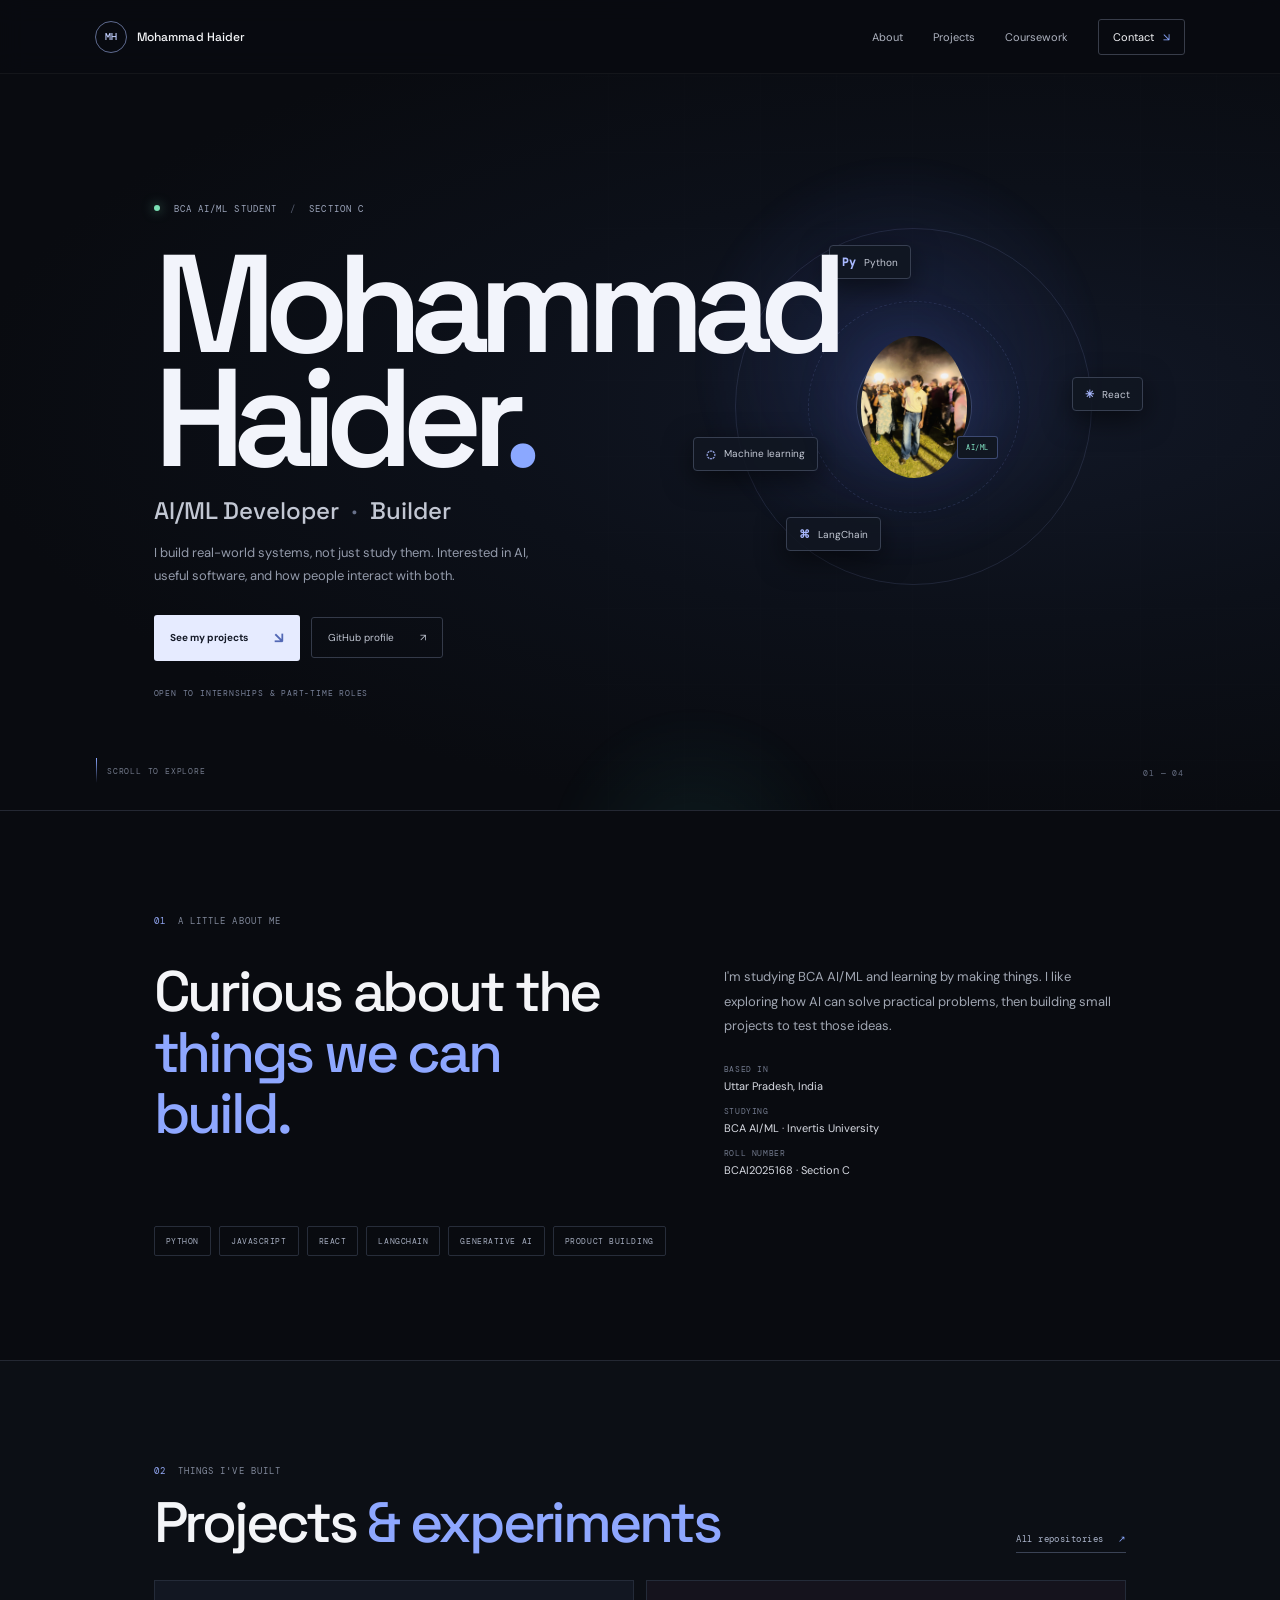
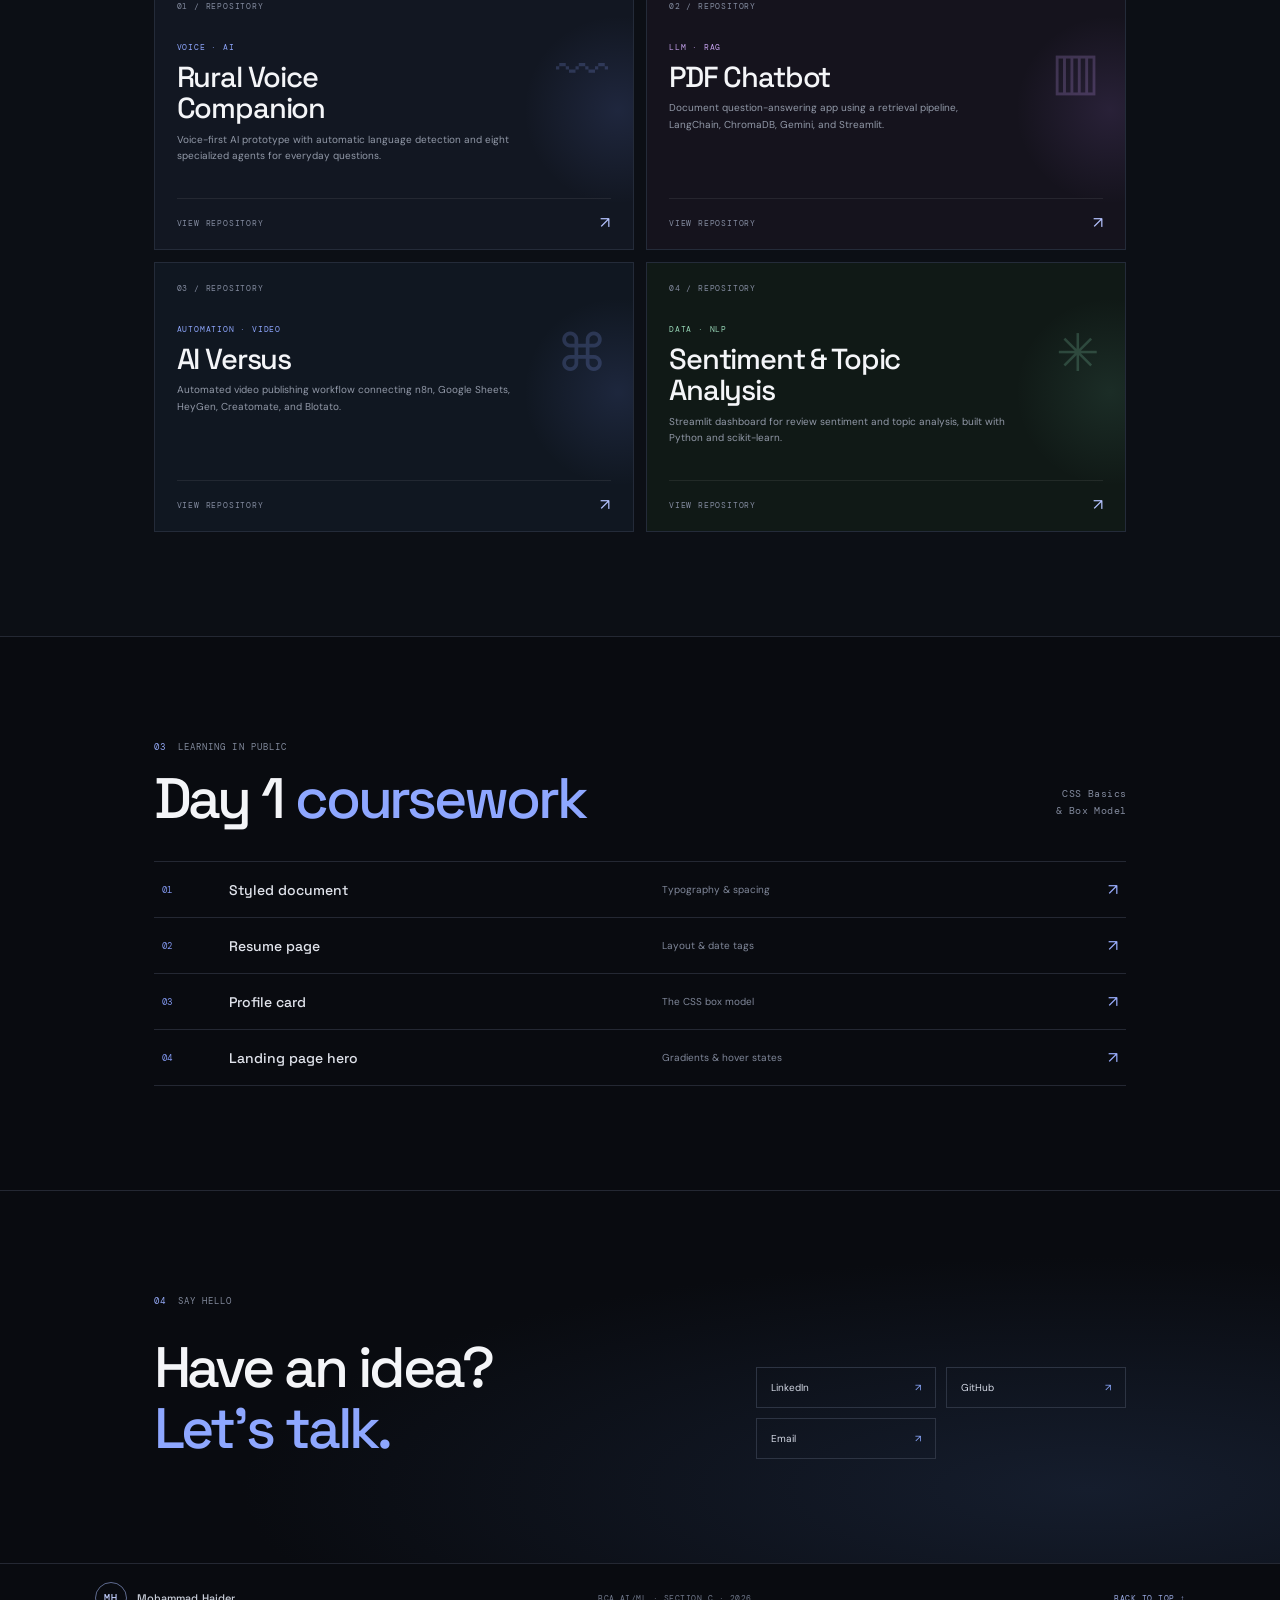
==== index.html @ 18ed70a0 "Update portfolio and Day 1 pages" ====
<!doctype html>
<html lang="en">
<head>
  <meta charset="utf-8">
  <meta name="viewport" content="width=device-width, initial-scale=1">
  <meta name="description" content="Mohammad Haider — BCA AI/ML student, developer, and builder. Projects and coursework.">
  <meta name="theme-color" content="#090b10">
  <title>Mohammad Haider — AI/ML Developer</title>
  <link rel="stylesheet" href="style.css">
</head>
<body>
  <header class="site-header">
    <a class="wordmark" href="#home" aria-label="Mohammad Haider home"><span>MH</span><i>Mohammad Haider</i></a>
    <nav aria-label="Main navigation">
      <a href="#about">About</a>
      <a href="#projects">Projects</a>
      <a href="#coursework">Coursework</a>
      <a class="nav-contact" href="#contact">Contact <span>↘</span></a>
    </nav>
  </header>

  <main>
    <section class="hero" id="home">
      <div class="hero-grid" aria-hidden="true"></div>
      <div class="glow glow-one" aria-hidden="true"></div>
      <div class="glow glow-two" aria-hidden="true"></div>
      <div class="hero-content">
        <p class="eyebrow"><span class="live-dot"></span> BCA AI/ML STUDENT <span class="eyebrow-divider">/</span> SECTION C</p>
        <h1>Mohammad<br>Haider<span class="period">.</span></h1>
        <p class="hero-role">AI/ML Developer <span>·</span> Builder</p>
        <p class="hero-copy">I build real-world systems, not just study them. Interested in AI, useful software, and how people interact with both.</p>
        <div class="hero-actions">
          <a class="button button-primary" href="#projects">See my projects <span>↘</span></a>
          <a class="button button-quiet" href="https://github.com/haiderrrr685" target="_blank" rel="noreferrer">GitHub profile <span>↗</span></a>
        </div>
        <p class="hero-note">OPEN TO INTERNSHIPS &amp; PART-TIME ROLES</p>
      </div>
      <div class="tech-orbit" aria-label="Technologies: Python, React, LangChain, AI and machine learning">
        <div class="orbit orbit-outer"></div><div class="orbit orbit-inner"></div>
        <span class="orbit-center"><img class="hero-photo" src="assets/mohammad-haider.jpg" alt="Portrait of Mohammad Haider"><span class="photo-label">AI/ML</span></span>
        <span class="tech-chip chip-python"><b>Py</b> Python</span>
        <span class="tech-chip chip-react"><b>✳</b> React</span>
        <span class="tech-chip chip-lang"><b>⌘</b> LangChain</span>
        <span class="tech-chip chip-ml"><b>◌</b> Machine learning</span>
      </div>
      <a class="scroll-cue" href="#about"><span></span> SCROLL TO EXPLORE</a>
      <span class="hero-index">01 — 04</span>
    </section>

    <section class="about section-wrap" id="about">
      <div class="section-kicker"><span>01</span> A LITTLE ABOUT ME</div>
      <div class="about-grid">
        <h2>Curious about the<br><em>things we can build.</em></h2>
        <div class="about-copy">
          <p>I'm studying BCA AI/ML and learning by making things. I like exploring how AI can solve practical problems, then building small projects to test those ideas.</p>
          <div class="profile-details"><span>BASED IN <b>Uttar Pradesh, India</b></span><span>STUDYING <b>BCA AI/ML · Invertis University</b></span><span>ROLL NUMBER <b>BCAI2025168 · Section C</b></span></div>
        </div>
      </div>
      <div class="skill-row" aria-label="Interests and technologies"><span>PYTHON</span><span>JAVASCRIPT</span><span>REACT</span><span>LANGCHAIN</span><span>GENERATIVE AI</span><span>PRODUCT BUILDING</span></div>
    </section>

    <section class="projects section-wrap" id="projects">
      <div class="section-top"><div><div class="section-kicker"><span>02</span> THINGS I'VE BUILT</div><h2>Projects <em>&amp; experiments</em></h2></div><a class="text-link" href="https://github.com/haiderrrr685" target="_blank" rel="noreferrer">All repositories <span>↗</span></a></div>
      <div class="project-grid">
        <a class="repo-card repo-card-large" href="https://github.com/haiderrrr685/rural-voice-companion" target="_blank" rel="noreferrer"><span class="repo-number">01 / REPOSITORY</span><span class="repo-symbol symbol-wave">〰</span><span class="repo-type">VOICE · AI</span><h3>Rural Voice<br>Companion</h3><p>Voice-first AI prototype with automatic language detection and eight specialized agents for everyday questions.</p><span class="repo-bottom"><span>VIEW REPOSITORY</span><b>↗</b></span></a>
        <a class="repo-card repo-card-violet" href="https://github.com/haiderrrr685/rag-pipe-line-demo" target="_blank" rel="noreferrer"><span class="repo-number">02 / REPOSITORY</span><span class="repo-symbol symbol-chart">▥</span><span class="repo-type">LLM · RAG</span><h3>PDF Chatbot</h3><p>Document question-answering app using a retrieval pipeline, LangChain, ChromaDB, Gemini, and Streamlit.</p><span class="repo-bottom"><span>VIEW REPOSITORY</span><b>↗</b></span></a>
        <a class="repo-card repo-card-blue" href="https://github.com/haiderrrr685/ai-n-n-automation" target="_blank" rel="noreferrer"><span class="repo-number">03 / REPOSITORY</span><span class="repo-symbol symbol-nodes">⌘</span><span class="repo-type">AUTOMATION · VIDEO</span><h3>AI Versus</h3><p>Automated video publishing workflow connecting n8n, Google Sheets, HeyGen, Creatomate, and Blotato.</p><span class="repo-bottom"><span>VIEW REPOSITORY</span><b>↗</b></span></a>
        <a class="repo-card repo-card-green" href="https://github.com/haiderrrr685/Sentiment-Topic-Analysis-Dashboard" target="_blank" rel="noreferrer"><span class="repo-number">04 / REPOSITORY</span><span class="repo-symbol symbol-spark">✳</span><span class="repo-type">DATA · NLP</span><h3>Sentiment &amp; Topic<br>Analysis</h3><p>Streamlit dashboard for review sentiment and topic analysis, built with Python and scikit-learn.</p><span class="repo-bottom"><span>VIEW REPOSITORY</span><b>↗</b></span></a>
      </div>
    </section>

    <section class="coursework section-wrap" id="coursework">
      <div class="section-top"><div><div class="section-kicker"><span>03</span> LEARNING IN PUBLIC</div><h2>Day 1 <em>coursework</em></h2></div><p class="course-note">CSS Basics<br>&amp; Box Model</p></div>
      <div class="work-list">
        <a href="assignment-1/index.html"><span class="work-no">01</span><span class="work-name">Styled document</span><span class="work-desc">Typography &amp; spacing</span><span class="work-arrow">↗</span></a>
        <a href="assignment-2/index.html"><span class="work-no">02</span><span class="work-name">Resume page</span><span class="work-desc">Layout &amp; date tags</span><span class="work-arrow">↗</span></a>
        <a href="assignment-3/index.html"><span class="work-no">03</span><span class="work-name">Profile card</span><span class="work-desc">The CSS box model</span><span class="work-arrow">↗</span></a>
        <a href="assignment-4/index.html"><span class="work-no">04</span><span class="work-name">Landing page hero</span><span class="work-desc">Gradients &amp; hover states</span><span class="work-arrow">↗</span></a>
      </div>
    </section>

    <section class="contact section-wrap" id="contact">
      <div class="section-kicker"><span>04</span> SAY HELLO</div>
      <div class="contact-row"><h2>Have an idea?<br><em>Let's talk.</em></h2><div class="contact-links"><a href="https://www.linkedin.com/in/mohammad-haider5210/" target="_blank" rel="noreferrer">LinkedIn <span>↗</span></a><a href="https://github.com/haiderrrr685" target="_blank" rel="noreferrer">GitHub <span>↗</span></a><a href="mailto:mohdhaider78690@gmail.com">Email <span>↗</span></a></div></div>
    </section>
  </main>
  <footer class="site-footer"><a class="wordmark" href="#home"><span>MH</span><i>Mohammad Haider</i></a><span>BCA AI/ML · SECTION C · 2026</span><a href="#home">BACK TO TOP ↑</a></footer>
</body>
</html>
---- style.css ----
@import url('https://fonts.googleapis.com/css2?family=DM+Mono:wght@400;500&family=DM+Sans:wght@400;500;600;700&family=Space+Grotesk:wght@400;500;600;700&display=swap');
:root{color-scheme:dark;--bg:#090b10;--panel:#10131b;--ink:#f4f5f8;--muted:#9297a4;--line:#242833;--blue:#8ba8ff;--mint:#9ce7ce;--mono:'DM Mono',monospace;--sans:'DM Sans',sans-serif;--display:'Space Grotesk',sans-serif}*{box-sizing:border-box}html{scroll-behavior:smooth;scroll-padding-top:80px}body{margin:0;background:var(--bg);color:var(--ink);font-family:var(--sans);-webkit-font-smoothing:antialiased}a{color:inherit}.site-header{height:74px;padding:0 7.4%;display:flex;align-items:center;justify-content:space-between;border-bottom:1px solid #ffffff0c;background:#090b10eF;position:absolute;z-index:10;top:0;left:0;right:0;backdrop-filter:blur(12px)}.wordmark{display:flex;align-items:center;gap:10px;text-decoration:none}.wordmark>span{width:32px;height:32px;border:1px solid #5e6a8f;border-radius:50%;display:grid;place-items:center;font:500 10px var(--mono);color:#c3d0ff}.wordmark i{font:500 12px var(--display);font-style:normal;letter-spacing:.01em}.site-header nav{display:flex;align-items:center;gap:30px}.site-header nav>a{font-size:11px;color:#aeb3c0;text-decoration:none;transition:color .2s}.site-header nav>a:hover,.site-header nav>a:focus-visible{color:white}.site-header nav .nav-contact{border:1px solid #383d4a;border-radius:3px;padding:10px 14px;color:#f4f5f8}.nav-contact span{color:var(--blue);padding-left:6px}.hero{min-height:690px;height:min(810px,100svh);position:relative;overflow:hidden;background:radial-gradient(ellipse at 77% 50%,#121827 0,#0c1019 38%,#090b10 73%);padding:150px 12% 68px;display:flex;align-items:center}.hero-grid{position:absolute;inset:0;background-image:linear-gradient(#ffffff08 1px,transparent 1px),linear-gradient(90deg,#ffffff08 1px,transparent 1px);background-size:76px 76px;mask-image:linear-gradient(90deg,transparent 8%,#000 75%);opacity:.25;animation:grid-drift 24s linear infinite}.glow{position:absolute;border-radius:50%;filter:blur(1px);pointer-events:none}.glow-one{width:430px;height:430px;right:13%;top:18%;background:radial-gradient(circle,#526de32b,transparent 68%);animation:breathe 7s ease-in-out infinite}.glow-two{width:300px;height:300px;right:34%;bottom:-24%;background:radial-gradient(circle,#3dc7b515,transparent 70%);animation:breathe 9s ease-in-out infinite reverse}.hero-content{position:relative;z-index:2;max-width:580px;animation:rise-in .8s .08s both}.eyebrow,.section-kicker{font:9px var(--mono);letter-spacing:.12em;color:#9da6bc}.live-dot{display:inline-block;width:6px;height:6px;border-radius:50%;background:#7ce0b5;box-shadow:0 0 12px #7ce0b5a8;margin:0 8px 1px 0;animation:blink 2s infinite}.eyebrow-divider{color:#545b6d;padding:0 7px}h1{font:600 clamp(76px,11vw,139px)/.82 var(--display);letter-spacing:-.085em;margin:33px 0 19px;color:#f2f4fb}h1 .period{color:var(--blue)}.hero-role{font:500 clamp(18px,2.5vw,24px) var(--display);margin:0 0 15px;color:#c2c7d3}.hero-role span{color:#68718a;padding:0 7px}.hero-copy{font-size:13px;line-height:1.8;color:#939aaa;max-width:398px;margin:0}.hero-actions{display:flex;gap:11px;align-items:center;margin-top:27px}.button{display:inline-flex;gap:26px;align-items:center;text-decoration:none;border-radius:3px;padding:13px 16px;font-size:10px;transition:transform .2s,background .2s,border-color .2s}.button:hover{transform:translateY(-2px)}.button-primary{background:#e6ebff;color:#151a28;font-weight:700}.button-primary:hover{background:white}.button-primary span{font-size:15px;color:#5268b5}.button-quiet{border:1px solid #343a49;color:#c0c5d1}.button-quiet:hover{border-color:#7887b4;background:#ffffff08}.hero-note{font:8px var(--mono);letter-spacing:.1em;color:#788198;margin:27px 0 0}.tech-orbit{position:absolute;right:12%;top:24%;width:min(36vw,425px);aspect-ratio:1;border-radius:50%;animation:rise-in 1s .25s both}.orbit{position:absolute;inset:8%;border:1px solid #a9b9ff20;border-radius:50%;animation:orbit-spin 45s linear infinite}.orbit-inner{inset:25%;border-style:dashed;border-color:#91a7f426;animation-direction:reverse;animation-duration:60s}.orbit-center{position:absolute;left:50%;top:50%;transform:translate(-50%,-50%);width:93px;height:93px;border-radius:50%;display:grid;place-content:center;text-align:center;background:radial-gradient(circle at 40% 30%,#28334b,#101521 73%);border:1px solid #8ca4ff4a;box-shadow:0 0 65px #6179f82b;font:600 24px var(--display);color:#cbd5ff}.orbit-center span{color:#83e5c5}.tech-chip{position:absolute;z-index:1;display:inline-flex;align-items:center;gap:8px;padding:9px 12px;background:#111722e8;border:1px solid #373f51;border-radius:4px;color:#c5cad6;font:10px var(--sans);box-shadow:0 8px 28px #0008;animation:float 5s ease-in-out infinite}.tech-chip b{font:600 11px var(--mono);color:#a9b9ff}.chip-python{top:12%;left:30%;animation-delay:-1.4s}.chip-react{top:43%;right:-4%;animation-delay:-3s}.chip-lang{bottom:16%;left:20%;animation-delay:-.6s}.chip-ml{left:-2%;top:57%;animation-delay:-2.2s}.scroll-cue{position:absolute;bottom:27px;left:7.5%;display:flex;gap:10px;align-items:center;text-decoration:none;font:8px var(--mono);letter-spacing:.1em;color:#72798a}.scroll-cue span{display:block;width:1px;height:25px;background:linear-gradient(var(--blue),transparent);animation:scroll-pulse 1.8s infinite}.hero-index{position:absolute;right:7.5%;bottom:32px;font:8px var(--mono);letter-spacing:.1em;color:#656d80}.section-wrap{padding:104px 12%;border-top:1px solid var(--line)}.section-kicker{color:#81899b;display:flex;align-items:center;gap:12px}.section-kicker span{color:#93a8f4}.about-grid{display:grid;grid-template-columns:1.1fr .9fr;gap:8%;align-items:start;margin-top:34px}.about h2,.section-top h2,.contact h2{font:500 clamp(32px,5vw,57px)/1.07 var(--display);letter-spacing:-.055em;margin:0}.about h2 em,.section-top h2 em,.contact h2 em{font-style:normal;color:#8ea7ff}.about-copy>p{font-size:13px;line-height:1.9;color:#a0a6b2;margin:4px 0 25px;max-width:480px}.profile-details{display:grid;gap:13px}.profile-details span{font:8px var(--mono);letter-spacing:.08em;color:#71798c}.profile-details b{display:block;font:11px var(--sans);letter-spacing:0;color:#d8dbe3;margin-top:5px}.skill-row{display:flex;flex-wrap:wrap;gap:8px;margin-top:49px}.skill-row span{border:1px solid #272d3a;padding:9px 11px;font:8px var(--mono);letter-spacing:.07em;color:#a5adbf;border-radius:2px}.projects{background:#0c0f15}.section-top{display:flex;justify-content:space-between;align-items:end;gap:20px;margin-bottom:27px}.section-top h2{margin-top:15px}.text-link{font:9px var(--mono);letter-spacing:.05em;color:#aab3c9;text-decoration:none;border-bottom:1px solid #3b4355;padding:0 0 7px;white-space:nowrap}.text-link span{color:var(--blue);padding-left:9px}.project-grid{display:grid;grid-template-columns:repeat(2,minmax(0,1fr));gap:12px}.repo-card{position:relative;min-height:270px;overflow:hidden;text-decoration:none;padding:20px 22px 16px;background:#121722;border:1px solid #242b39;display:flex;flex-direction:column;transition:transform .25s,border-color .25s,background .25s}.repo-card:before{content:'';position:absolute;width:190px;height:190px;border-radius:50%;right:-80px;top:34px;background:radial-gradient(circle,#7994ff20,transparent 70%);transition:transform .4s}.repo-card:hover{transform:translateY(-4px);border-color:#6777a5;background:#151b28}.repo-card:hover:before{transform:scale(1.45)}.repo-card-violet{background:#15131d}.repo-card-violet:before{background:radial-gradient(circle,#b181f020,transparent 70%)}.repo-card-blue{background:#101721}.repo-card-green{background:#101916}.repo-card-green:before{background:radial-gradient(circle,#83e1bd19,transparent 70%)}.repo-number,.repo-type,.repo-bottom{font:8px var(--mono);letter-spacing:.1em;color:#838b9f;position:relative}.repo-symbol{position:absolute;right:25px;top:57px;font:52px var(--display);color:#8da7ff33}.repo-card-violet .repo-symbol{color:#d0a2ff35}.repo-card-green .repo-symbol{color:#8ee1bc35}.repo-type{color:#8ca4fa;margin-top:31px}.repo-card-violet .repo-type{color:#c5a2ed}.repo-card-green .repo-type{color:#95d3b4}.repo-card h3{position:relative;font:500 clamp(20px,3vw,29px)/1.08 var(--display);letter-spacing:-.04em;margin:9px 0 8px}.repo-card p{position:relative;max-width:340px;font-size:10px;line-height:1.65;color:#9299a8;margin:0 0 16px}.repo-bottom{margin-top:auto;border-top:1px solid #ffffff13;padding-top:13px;display:flex;justify-content:space-between;align-items:center}.repo-bottom b{font:16px var(--sans);color:#b5c3ff}.coursework{background:#090b10}.course-note{text-align:right;font:10px/1.7 var(--mono);letter-spacing:.04em;color:#828a9d}.work-list{border-top:1px solid var(--line);margin-top:32px}.work-list a{display:grid;grid-template-columns:55px minmax(180px,1fr) 1fr 24px;gap:12px;align-items:center;padding:17px 8px;border-bottom:1px solid var(--line);text-decoration:none;transition:background .2s,padding .2s}.work-list a:hover{background:#ffffff06;padding-left:15px;padding-right:15px}.work-no{font:9px var(--mono);color:#8197ee}.work-name{font:500 14px var(--display);color:#e1e4ec}.work-desc{font-size:10px;color:#80889a}.work-arrow{color:#9bafff;text-align:right}.contact{background:radial-gradient(ellipse at 85% 80%,#151d2d,#090b10 55%)}.contact-row{display:flex;justify-content:space-between;align-items:end;gap:25px;margin-top:30px}.contact-links{display:grid;grid-template-columns:1fr 1fr;gap:10px;width:min(100%,370px)}.contact-links a{border:1px solid #2d3443;padding:13px 14px;text-decoration:none;color:#d3d8e4;font-size:10px;display:flex;justify-content:space-between;transition:border-color .2s,background .2s}.contact-links a:hover{border-color:#7184be;background:#ffffff08}.contact-links span{color:var(--blue)}.email-note{font-size:9px;color:#6e7585;margin:18px 0 0}.site-footer{min-height:68px;padding:16px 7.4%;border-top:1px solid var(--line);display:flex;align-items:center;justify-content:space-between;color:#6f7789;font:8px var(--mono);letter-spacing:.06em}.site-footer>a:last-child{color:#98a8df;text-decoration:none}.site-footer .wordmark i{color:#cbd0db;font:500 11px var(--display)}
@keyframes rise-in{from{opacity:0;transform:translateY(18px)}to{opacity:1;transform:translateY(0)}}@keyframes float{0%,100%{transform:translateY(0)}50%{transform:translateY(-9px)}}@keyframes breathe{0%,100%{transform:scale(.94);opacity:.72}50%{transform:scale(1.08);opacity:1}}@keyframes orbit-spin{to{transform:rotate(360deg)}}@keyframes blink{0%,100%{opacity:1}50%{opacity:.45}}@keyframes scroll-pulse{0%,100%{opacity:.45;transform:scaleY(.75);transform-origin:top}50%{opacity:1;transform:scaleY(1);transform-origin:top}}@keyframes grid-drift{to{background-position:76px 76px}}@media(prefers-reduced-motion:reduce){*,*::before,*::after{scroll-behavior:auto!important;animation-duration:.01ms!important;animation-iteration-count:1!important;transition-duration:.01ms!important}}@media(max-width:850px){.hero{padding-left:8%;padding-right:8%}.tech-orbit{right:3%;opacity:.76;width:38vw}.section-wrap{padding-left:8%;padding-right:8%}.hero-content{max-width:500px}.site-header{padding:0 5%}.site-footer{padding-left:5%;padding-right:5%}}@media(max-width:620px){.site-header{height:64px}.site-header nav{gap:14px}.site-header nav>a{font-size:9px}.site-header nav>a:nth-child(1){display:none}.site-header nav .nav-contact{padding:8px 9px}.wordmark i{font-size:10px}.hero{height:auto;min-height:760px;align-items:flex-start;padding:145px 7% 75px}.hero-content{max-width:100%}h1{font-size:clamp(64px,17vw,100px);margin-top:28px}.hero-copy{max-width:340px}.tech-orbit{width:230px;right:-25px;top:auto;bottom:14px;opacity:.68}.orbit-center{width:62px;height:62px;font-size:18px}.tech-chip{font-size:8px;padding:7px 9px}.chip-ml{left:-4%}.chip-react{right:-4%}.scroll-cue{left:7%;bottom:26px}.hero-index{right:7%;bottom:29px}.section-wrap{padding:72px 7%}.about-grid{grid-template-columns:1fr;gap:22px;margin-top:27px}.skill-row{margin-top:30px}.section-top{align-items:flex-start;flex-direction:column}.section-top h2{font-size:38px}.text-link{margin-top:0}.project-grid{grid-template-columns:1fr}.repo-card{min-height:240px}.work-list a{grid-template-columns:32px 1fr 20px;gap:8px;padding:15px 4px}.work-desc{display:none}.work-name{font-size:13px}.contact-row{align-items:flex-start;flex-direction:column}.contact-links{width:100%;margin-top:5px}.site-footer{gap:12px;flex-wrap:wrap}.site-footer>span{order:3;width:100%}}@media(max-width:380px){.site-header nav{gap:10px}.site-header nav>a:nth-child(2){display:none}.site-header nav>a{font-size:9px}.eyebrow{font-size:8px}.hero-actions{gap:7px}.button{gap:12px;padding:12px;font-size:9px}}

.hero-photo{display:block;width:100%;height:100%;object-fit:cover;object-position:center 27%;border-radius:50%;filter:saturate(.82)}.orbit-center{width:116px;height:116px;padding:4px;overflow:visible;z-index:2}.photo-label{position:absolute;right:-27px;bottom:5px;padding:6px 8px;border:1px solid #8ca4ff5c;border-radius:3px;background:#111722;color:#cbd5ff;font:7px "DM Mono",monospace;letter-spacing:.08em}
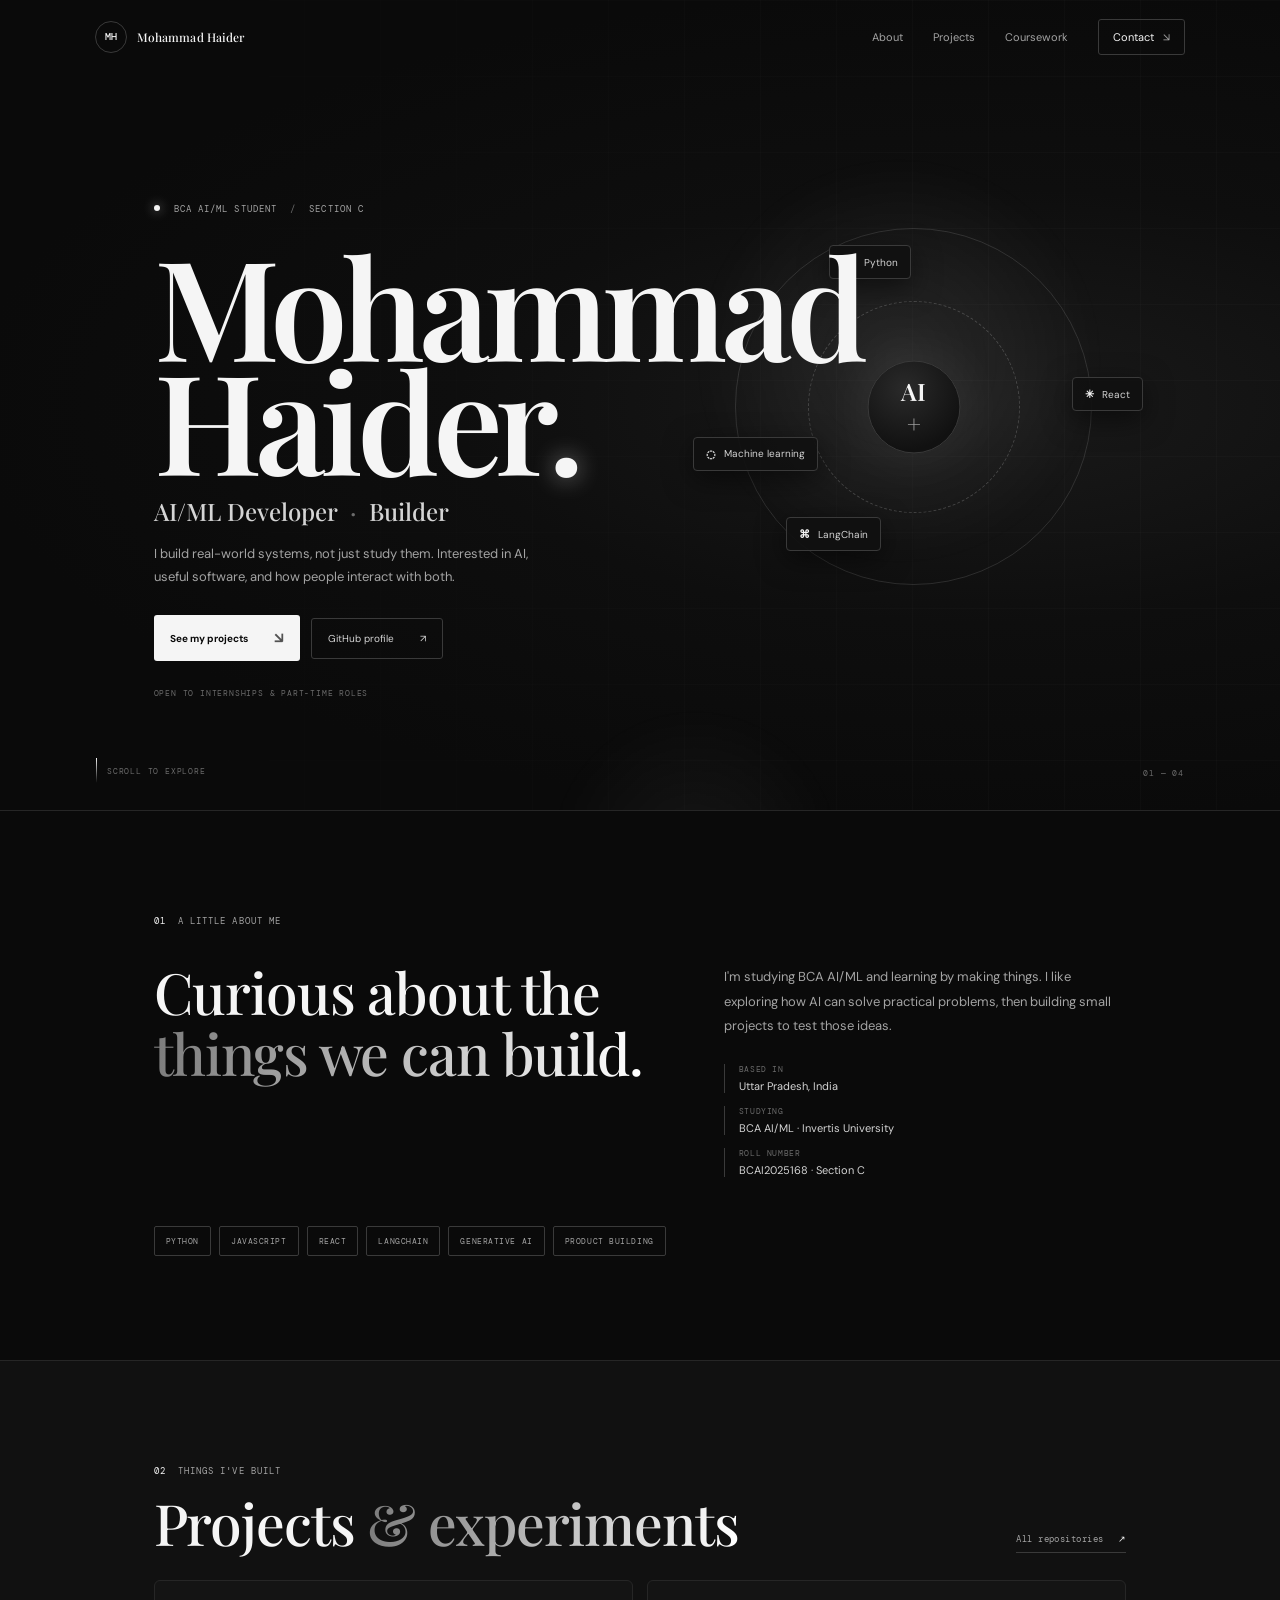
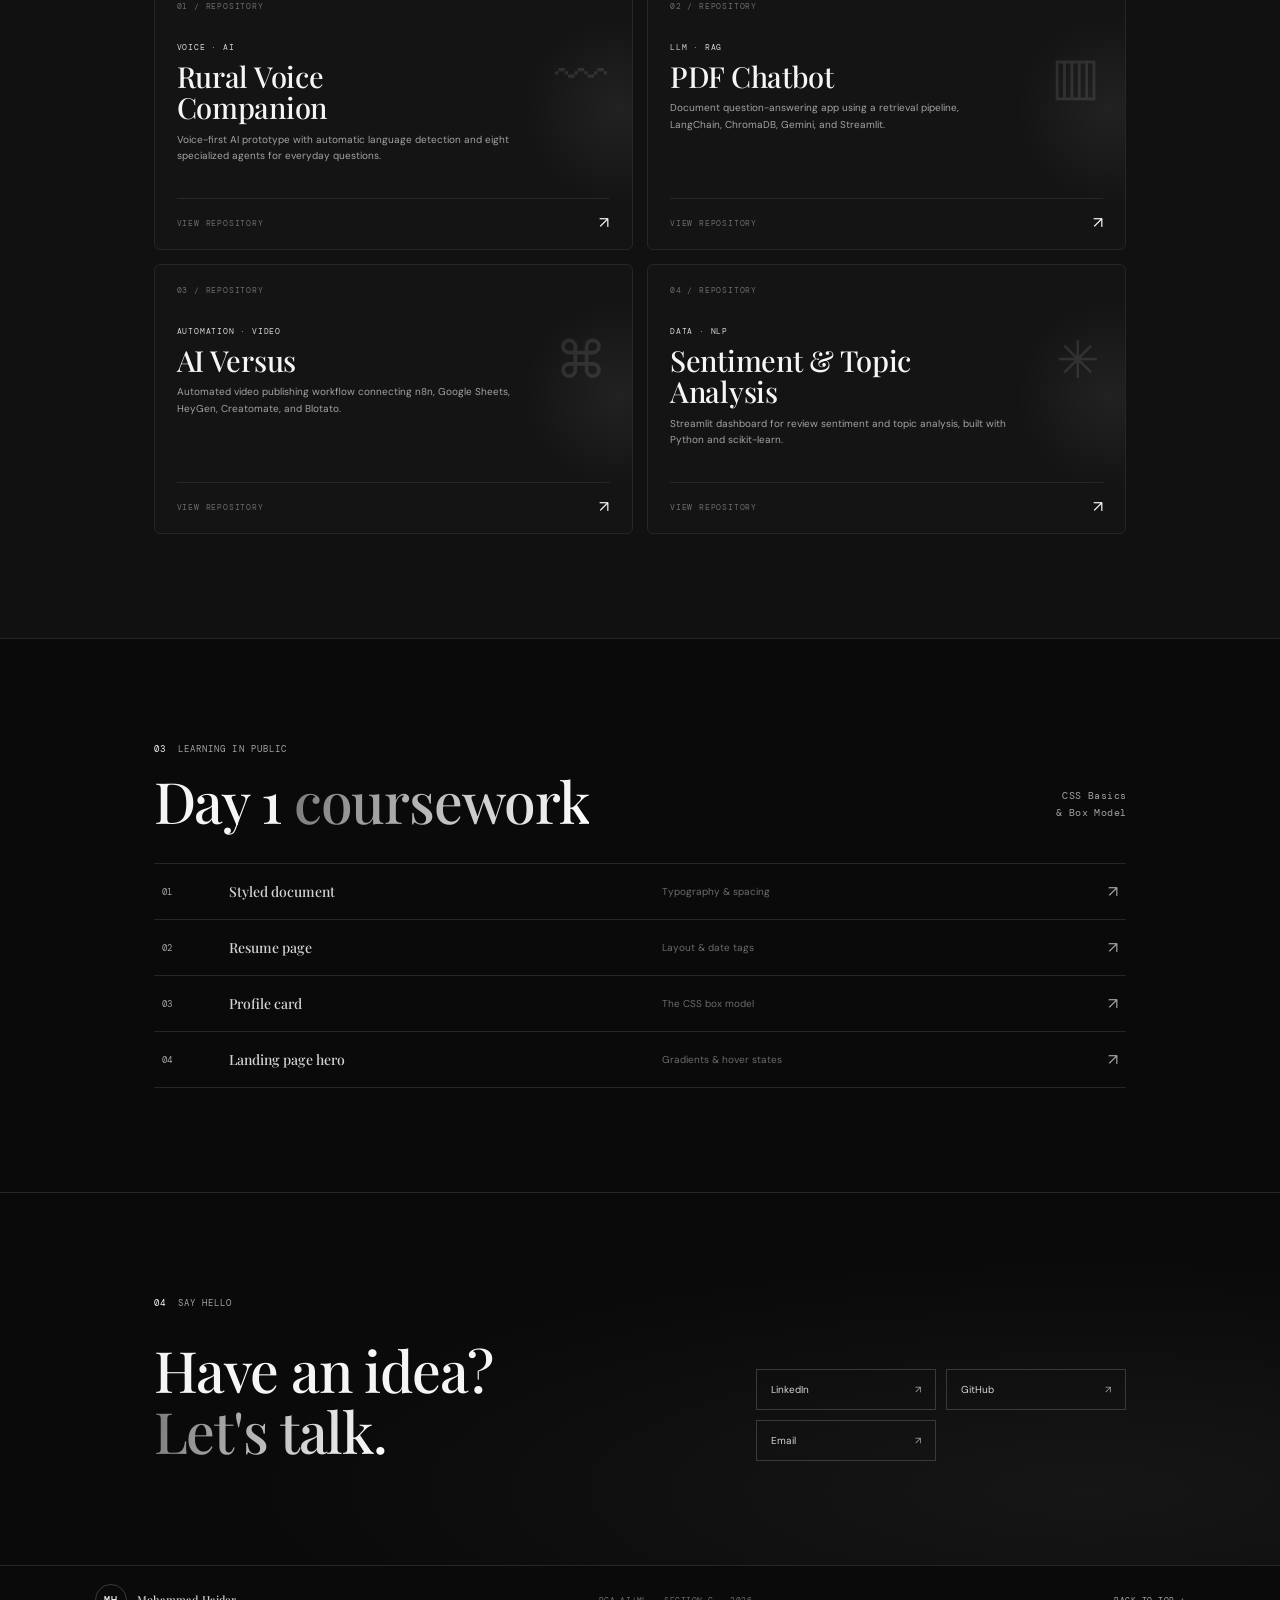
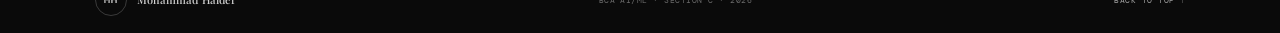
==== commit a60f88b0: "Unify portfolio themes in grayscale" ====
--- a/index.html
+++ b/index.html
@@ -4,8 +4,11 @@
   <meta charset="utf-8">
   <meta name="viewport" content="width=device-width, initial-scale=1">
   <meta name="description" content="Mohammad Haider — BCA AI/ML student, developer, and builder. Projects and coursework.">
-  <meta name="theme-color" content="#090b10">
+  <meta name="theme-color" content="#0a0a0a">
   <title>Mohammad Haider — AI/ML Developer</title>
+  <link rel="preconnect" href="https://fonts.googleapis.com">
+  <link rel="preconnect" href="https://fonts.gstatic.com" crossorigin>
+  <link href="https://fonts.googleapis.com/css2?family=DM+Mono:wght@400;500&family=DM+Sans:wght@400;500;600;700&family=Playfair+Display:ital,wght@0,500;0,600;1,500&display=swap" rel="stylesheet">
   <link rel="stylesheet" href="style.css">
 </head>
 <body>
@@ -37,7 +40,7 @@
       </div>
       <div class="tech-orbit" aria-label="Technologies: Python, React, LangChain, AI and machine learning">
         <div class="orbit orbit-outer"></div><div class="orbit orbit-inner"></div>
-        <span class="orbit-center"><img class="hero-photo" src="assets/mohammad-haider.jpg" alt="Portrait of Mohammad Haider"><span class="photo-label">AI/ML</span></span>
+        <span class="orbit-center">AI<span>+</span></span>
         <span class="tech-chip chip-python"><b>Py</b> Python</span>
         <span class="tech-chip chip-react"><b>✳</b> React</span>
         <span class="tech-chip chip-lang"><b>⌘</b> LangChain</span>
--- a/style.css
+++ b/style.css
@@ -1,5 +1,979 @@
-@import url('https://fonts.googleapis.com/css2?family=DM+Mono:wght@400;500&family=DM+Sans:wght@400;500;600;700&family=Space+Grotesk:wght@400;500;600;700&display=swap');
-:root{color-scheme:dark;--bg:#090b10;--panel:#10131b;--ink:#f4f5f8;--muted:#9297a4;--line:#242833;--blue:#8ba8ff;--mint:#9ce7ce;--mono:'DM Mono',monospace;--sans:'DM Sans',sans-serif;--display:'Space Grotesk',sans-serif}*{box-sizing:border-box}html{scroll-behavior:smooth;scroll-padding-top:80px}body{margin:0;background:var(--bg);color:var(--ink);font-family:var(--sans);-webkit-font-smoothing:antialiased}a{color:inherit}.site-header{height:74px;padding:0 7.4%;display:flex;align-items:center;justify-content:space-between;border-bottom:1px solid #ffffff0c;background:#090b10eF;position:absolute;z-index:10;top:0;left:0;right:0;backdrop-filter:blur(12px)}.wordmark{display:flex;align-items:center;gap:10px;text-decoration:none}.wordmark>span{width:32px;height:32px;border:1px solid #5e6a8f;border-radius:50%;display:grid;place-items:center;font:500 10px var(--mono);color:#c3d0ff}.wordmark i{font:500 12px var(--display);font-style:normal;letter-spacing:.01em}.site-header nav{display:flex;align-items:center;gap:30px}.site-header nav>a{font-size:11px;color:#aeb3c0;text-decoration:none;transition:color .2s}.site-header nav>a:hover,.site-header nav>a:focus-visible{color:white}.site-header nav .nav-contact{border:1px solid #383d4a;border-radius:3px;padding:10px 14px;color:#f4f5f8}.nav-contact span{color:var(--blue);padding-left:6px}.hero{min-height:690px;height:min(810px,100svh);position:relative;overflow:hidden;background:radial-gradient(ellipse at 77% 50%,#121827 0,#0c1019 38%,#090b10 73%);padding:150px 12% 68px;display:flex;align-items:center}.hero-grid{position:absolute;inset:0;background-image:linear-gradient(#ffffff08 1px,transparent 1px),linear-gradient(90deg,#ffffff08 1px,transparent 1px);background-size:76px 76px;mask-image:linear-gradient(90deg,transparent 8%,#000 75%);opacity:.25;animation:grid-drift 24s linear infinite}.glow{position:absolute;border-radius:50%;filter:blur(1px);pointer-events:none}.glow-one{width:430px;height:430px;right:13%;top:18%;background:radial-gradient(circle,#526de32b,transparent 68%);animation:breathe 7s ease-in-out infinite}.glow-two{width:300px;height:300px;right:34%;bottom:-24%;background:radial-gradient(circle,#3dc7b515,transparent 70%);animation:breathe 9s ease-in-out infinite reverse}.hero-content{position:relative;z-index:2;max-width:580px;animation:rise-in .8s .08s both}.eyebrow,.section-kicker{font:9px var(--mono);letter-spacing:.12em;color:#9da6bc}.live-dot{display:inline-block;width:6px;height:6px;border-radius:50%;background:#7ce0b5;box-shadow:0 0 12px #7ce0b5a8;margin:0 8px 1px 0;animation:blink 2s infinite}.eyebrow-divider{color:#545b6d;padding:0 7px}h1{font:600 clamp(76px,11vw,139px)/.82 var(--display);letter-spacing:-.085em;margin:33px 0 19px;color:#f2f4fb}h1 .period{color:var(--blue)}.hero-role{font:500 clamp(18px,2.5vw,24px) var(--display);margin:0 0 15px;color:#c2c7d3}.hero-role span{color:#68718a;padding:0 7px}.hero-copy{font-size:13px;line-height:1.8;color:#939aaa;max-width:398px;margin:0}.hero-actions{display:flex;gap:11px;align-items:center;margin-top:27px}.button{display:inline-flex;gap:26px;align-items:center;text-decoration:none;border-radius:3px;padding:13px 16px;font-size:10px;transition:transform .2s,background .2s,border-color .2s}.button:hover{transform:translateY(-2px)}.button-primary{background:#e6ebff;color:#151a28;font-weight:700}.button-primary:hover{background:white}.button-primary span{font-size:15px;color:#5268b5}.button-quiet{border:1px solid #343a49;color:#c0c5d1}.button-quiet:hover{border-color:#7887b4;background:#ffffff08}.hero-note{font:8px var(--mono);letter-spacing:.1em;color:#788198;margin:27px 0 0}.tech-orbit{position:absolute;right:12%;top:24%;width:min(36vw,425px);aspect-ratio:1;border-radius:50%;animation:rise-in 1s .25s both}.orbit{position:absolute;inset:8%;border:1px solid #a9b9ff20;border-radius:50%;animation:orbit-spin 45s linear infinite}.orbit-inner{inset:25%;border-style:dashed;border-color:#91a7f426;animation-direction:reverse;animation-duration:60s}.orbit-center{position:absolute;left:50%;top:50%;transform:translate(-50%,-50%);width:93px;height:93px;border-radius:50%;display:grid;place-content:center;text-align:center;background:radial-gradient(circle at 40% 30%,#28334b,#101521 73%);border:1px solid #8ca4ff4a;box-shadow:0 0 65px #6179f82b;font:600 24px var(--display);color:#cbd5ff}.orbit-center span{color:#83e5c5}.tech-chip{position:absolute;z-index:1;display:inline-flex;align-items:center;gap:8px;padding:9px 12px;background:#111722e8;border:1px solid #373f51;border-radius:4px;color:#c5cad6;font:10px var(--sans);box-shadow:0 8px 28px #0008;animation:float 5s ease-in-out infinite}.tech-chip b{font:600 11px var(--mono);color:#a9b9ff}.chip-python{top:12%;left:30%;animation-delay:-1.4s}.chip-react{top:43%;right:-4%;animation-delay:-3s}.chip-lang{bottom:16%;left:20%;animation-delay:-.6s}.chip-ml{left:-2%;top:57%;animation-delay:-2.2s}.scroll-cue{position:absolute;bottom:27px;left:7.5%;display:flex;gap:10px;align-items:center;text-decoration:none;font:8px var(--mono);letter-spacing:.1em;color:#72798a}.scroll-cue span{display:block;width:1px;height:25px;background:linear-gradient(var(--blue),transparent);animation:scroll-pulse 1.8s infinite}.hero-index{position:absolute;right:7.5%;bottom:32px;font:8px var(--mono);letter-spacing:.1em;color:#656d80}.section-wrap{padding:104px 12%;border-top:1px solid var(--line)}.section-kicker{color:#81899b;display:flex;align-items:center;gap:12px}.section-kicker span{color:#93a8f4}.about-grid{display:grid;grid-template-columns:1.1fr .9fr;gap:8%;align-items:start;margin-top:34px}.about h2,.section-top h2,.contact h2{font:500 clamp(32px,5vw,57px)/1.07 var(--display);letter-spacing:-.055em;margin:0}.about h2 em,.section-top h2 em,.contact h2 em{font-style:normal;color:#8ea7ff}.about-copy>p{font-size:13px;line-height:1.9;color:#a0a6b2;margin:4px 0 25px;max-width:480px}.profile-details{display:grid;gap:13px}.profile-details span{font:8px var(--mono);letter-spacing:.08em;color:#71798c}.profile-details b{display:block;font:11px var(--sans);letter-spacing:0;color:#d8dbe3;margin-top:5px}.skill-row{display:flex;flex-wrap:wrap;gap:8px;margin-top:49px}.skill-row span{border:1px solid #272d3a;padding:9px 11px;font:8px var(--mono);letter-spacing:.07em;color:#a5adbf;border-radius:2px}.projects{background:#0c0f15}.section-top{display:flex;justify-content:space-between;align-items:end;gap:20px;margin-bottom:27px}.section-top h2{margin-top:15px}.text-link{font:9px var(--mono);letter-spacing:.05em;color:#aab3c9;text-decoration:none;border-bottom:1px solid #3b4355;padding:0 0 7px;white-space:nowrap}.text-link span{color:var(--blue);padding-left:9px}.project-grid{display:grid;grid-template-columns:repeat(2,minmax(0,1fr));gap:12px}.repo-card{position:relative;min-height:270px;overflow:hidden;text-decoration:none;padding:20px 22px 16px;background:#121722;border:1px solid #242b39;display:flex;flex-direction:column;transition:transform .25s,border-color .25s,background .25s}.repo-card:before{content:'';position:absolute;width:190px;height:190px;border-radius:50%;right:-80px;top:34px;background:radial-gradient(circle,#7994ff20,transparent 70%);transition:transform .4s}.repo-card:hover{transform:translateY(-4px);border-color:#6777a5;background:#151b28}.repo-card:hover:before{transform:scale(1.45)}.repo-card-violet{background:#15131d}.repo-card-violet:before{background:radial-gradient(circle,#b181f020,transparent 70%)}.repo-card-blue{background:#101721}.repo-card-green{background:#101916}.repo-card-green:before{background:radial-gradient(circle,#83e1bd19,transparent 70%)}.repo-number,.repo-type,.repo-bottom{font:8px var(--mono);letter-spacing:.1em;color:#838b9f;position:relative}.repo-symbol{position:absolute;right:25px;top:57px;font:52px var(--display);color:#8da7ff33}.repo-card-violet .repo-symbol{color:#d0a2ff35}.repo-card-green .repo-symbol{color:#8ee1bc35}.repo-type{color:#8ca4fa;margin-top:31px}.repo-card-violet .repo-type{color:#c5a2ed}.repo-card-green .repo-type{color:#95d3b4}.repo-card h3{position:relative;font:500 clamp(20px,3vw,29px)/1.08 var(--display);letter-spacing:-.04em;margin:9px 0 8px}.repo-card p{position:relative;max-width:340px;font-size:10px;line-height:1.65;color:#9299a8;margin:0 0 16px}.repo-bottom{margin-top:auto;border-top:1px solid #ffffff13;padding-top:13px;display:flex;justify-content:space-between;align-items:center}.repo-bottom b{font:16px var(--sans);color:#b5c3ff}.coursework{background:#090b10}.course-note{text-align:right;font:10px/1.7 var(--mono);letter-spacing:.04em;color:#828a9d}.work-list{border-top:1px solid var(--line);margin-top:32px}.work-list a{display:grid;grid-template-columns:55px minmax(180px,1fr) 1fr 24px;gap:12px;align-items:center;padding:17px 8px;border-bottom:1px solid var(--line);text-decoration:none;transition:background .2s,padding .2s}.work-list a:hover{background:#ffffff06;padding-left:15px;padding-right:15px}.work-no{font:9px var(--mono);color:#8197ee}.work-name{font:500 14px var(--display);color:#e1e4ec}.work-desc{font-size:10px;color:#80889a}.work-arrow{color:#9bafff;text-align:right}.contact{background:radial-gradient(ellipse at 85% 80%,#151d2d,#090b10 55%)}.contact-row{display:flex;justify-content:space-between;align-items:end;gap:25px;margin-top:30px}.contact-links{display:grid;grid-template-columns:1fr 1fr;gap:10px;width:min(100%,370px)}.contact-links a{border:1px solid #2d3443;padding:13px 14px;text-decoration:none;color:#d3d8e4;font-size:10px;display:flex;justify-content:space-between;transition:border-color .2s,background .2s}.contact-links a:hover{border-color:#7184be;background:#ffffff08}.contact-links span{color:var(--blue)}.email-note{font-size:9px;color:#6e7585;margin:18px 0 0}.site-footer{min-height:68px;padding:16px 7.4%;border-top:1px solid var(--line);display:flex;align-items:center;justify-content:space-between;color:#6f7789;font:8px var(--mono);letter-spacing:.06em}.site-footer>a:last-child{color:#98a8df;text-decoration:none}.site-footer .wordmark i{color:#cbd0db;font:500 11px var(--display)}
-@keyframes rise-in{from{opacity:0;transform:translateY(18px)}to{opacity:1;transform:translateY(0)}}@keyframes float{0%,100%{transform:translateY(0)}50%{transform:translateY(-9px)}}@keyframes breathe{0%,100%{transform:scale(.94);opacity:.72}50%{transform:scale(1.08);opacity:1}}@keyframes orbit-spin{to{transform:rotate(360deg)}}@keyframes blink{0%,100%{opacity:1}50%{opacity:.45}}@keyframes scroll-pulse{0%,100%{opacity:.45;transform:scaleY(.75);transform-origin:top}50%{opacity:1;transform:scaleY(1);transform-origin:top}}@keyframes grid-drift{to{background-position:76px 76px}}@media(prefers-reduced-motion:reduce){*,*::before,*::after{scroll-behavior:auto!important;animation-duration:.01ms!important;animation-iteration-count:1!important;transition-duration:.01ms!important}}@media(max-width:850px){.hero{padding-left:8%;padding-right:8%}.tech-orbit{right:3%;opacity:.76;width:38vw}.section-wrap{padding-left:8%;padding-right:8%}.hero-content{max-width:500px}.site-header{padding:0 5%}.site-footer{padding-left:5%;padding-right:5%}}@media(max-width:620px){.site-header{height:64px}.site-header nav{gap:14px}.site-header nav>a{font-size:9px}.site-header nav>a:nth-child(1){display:none}.site-header nav .nav-contact{padding:8px 9px}.wordmark i{font-size:10px}.hero{height:auto;min-height:760px;align-items:flex-start;padding:145px 7% 75px}.hero-content{max-width:100%}h1{font-size:clamp(64px,17vw,100px);margin-top:28px}.hero-copy{max-width:340px}.tech-orbit{width:230px;right:-25px;top:auto;bottom:14px;opacity:.68}.orbit-center{width:62px;height:62px;font-size:18px}.tech-chip{font-size:8px;padding:7px 9px}.chip-ml{left:-4%}.chip-react{right:-4%}.scroll-cue{left:7%;bottom:26px}.hero-index{right:7%;bottom:29px}.section-wrap{padding:72px 7%}.about-grid{grid-template-columns:1fr;gap:22px;margin-top:27px}.skill-row{margin-top:30px}.section-top{align-items:flex-start;flex-direction:column}.section-top h2{font-size:38px}.text-link{margin-top:0}.project-grid{grid-template-columns:1fr}.repo-card{min-height:240px}.work-list a{grid-template-columns:32px 1fr 20px;gap:8px;padding:15px 4px}.work-desc{display:none}.work-name{font-size:13px}.contact-row{align-items:flex-start;flex-direction:column}.contact-links{width:100%;margin-top:5px}.site-footer{gap:12px;flex-wrap:wrap}.site-footer>span{order:3;width:100%}}@media(max-width:380px){.site-header nav{gap:10px}.site-header nav>a:nth-child(2){display:none}.site-header nav>a{font-size:9px}.eyebrow{font-size:8px}.hero-actions{gap:7px}.button{gap:12px;padding:12px;font-size:9px}}
-
-.hero-photo{display:block;width:100%;height:100%;object-fit:cover;object-position:center 27%;border-radius:50%;filter:saturate(.82)}.orbit-center{width:116px;height:116px;padding:4px;overflow:visible;z-index:2}.photo-label{position:absolute;right:-27px;bottom:5px;padding:6px 8px;border:1px solid #8ca4ff5c;border-radius:3px;background:#111722;color:#cbd5ff;font:7px "DM Mono",monospace;letter-spacing:.08em}+:root {
+  color-scheme: dark;
+  --bg: #0a0a0a;
+  --surface: #111111;
+  --card: #141414;
+  --card-hover: #1b1b1b;
+  --ink: #f5f5f5;
+  --ink-2: #d4d4d4;
+  --muted: #a3a3a3;
+  --faint: #6b6b6b;
+  --line: #262626;
+  --line-2: #3a3a3a;
+  --accent: #ffffff;
+  --accent-soft: rgba(255, 255, 255, .14);
+  --ease: cubic-bezier(.2, .7, .2, 1);
+  --spring: cubic-bezier(.34, 1.56, .64, 1);
+  --mono: 'DM Mono', monospace;
+  --sans: 'DM Sans', sans-serif;
+  --display: 'Playfair Display', Georgia, serif;
+}
+
+*, *::before, *::after { box-sizing: border-box; }
+
+html {
+  scroll-padding-top: 84px;
+  background: var(--bg);
+}
+
+body {
+  margin: 0;
+  background: var(--bg);
+  color: var(--ink);
+  font-family: var(--sans);
+  -webkit-font-smoothing: antialiased;
+  overflow-x: hidden;
+}
+body.menu-open { overflow: hidden; }
+
+a { color: inherit; }
+
+:focus-visible {
+  outline: 2px solid var(--accent);
+  outline-offset: 3px;
+  border-radius: 2px;
+}
+
+/* ---------- Scroll progress ---------- */
+.scroll-progress {
+  position: fixed;
+  top: 0; left: 0; right: 0;
+  height: 2px;
+  z-index: 50;
+  background: linear-gradient(90deg, #525252, #ffffff);
+  transform-origin: 0 50%;
+  transform: scaleX(var(--p, 0));
+}
+
+/* ---------- Header ---------- */
+.site-header {
+  position: fixed;
+  inset: 0 0 auto 0;
+  height: 74px;
+  padding: 0 7.4%;
+  display: flex;
+  align-items: center;
+  justify-content: space-between;
+  z-index: 40;
+  border-bottom: 1px solid transparent;
+  transition: background .4s var(--ease), border-color .4s, backdrop-filter .4s;
+}
+.site-header.is-scrolled {
+  background: rgba(10, 10, 10, .85);
+  backdrop-filter: blur(14px);
+  border-bottom-color: var(--line);
+}
+
+.wordmark {
+  display: flex;
+  align-items: center;
+  gap: 10px;
+  text-decoration: none;
+}
+.wordmark > span {
+  width: 32px;
+  height: 32px;
+  border: 1px solid var(--line-2);
+  border-radius: 50%;
+  display: grid;
+  place-items: center;
+  font: 500 10px var(--mono);
+  color: var(--ink);
+  transition: transform .6s var(--spring), border-color .3s, box-shadow .3s;
+}
+.wordmark:hover > span {
+  transform: rotate(360deg);
+  border-color: var(--accent);
+  box-shadow: 0 0 18px var(--accent-soft);
+}
+.wordmark i {
+  font: 500 12px var(--display);
+  font-style: normal;
+  letter-spacing: .01em;
+}
+
+.site-header nav {
+  display: flex;
+  align-items: center;
+  gap: 30px;
+}
+.site-header nav > a:not(.nav-contact) {
+  position: relative;
+  padding: 6px 0;
+  font-size: 11px;
+  color: var(--muted);
+  text-decoration: none;
+  transition: color .25s;
+}
+.site-header nav > a:not(.nav-contact)::after {
+  content: '';
+  position: absolute;
+  left: 0; right: 0; bottom: 0;
+  height: 1px;
+  background: var(--accent);
+  transform: scaleX(0);
+  transform-origin: right;
+  transition: transform .35s var(--ease);
+}
+.site-header nav > a:not(.nav-contact):hover,
+.site-header nav > a:not(.nav-contact):focus-visible { color: var(--ink); }
+.site-header nav > a:not(.nav-contact):hover::after {
+  transform: scaleX(1);
+  transform-origin: left;
+}
+
+.nav-contact {
+  border: 1px solid var(--line-2);
+  border-radius: 3px;
+  padding: 10px 14px;
+  font-size: 11px;
+  color: var(--ink);
+  text-decoration: none;
+  transition: border-color .3s, background .3s, transform .3s var(--ease), box-shadow .3s;
+}
+.nav-contact:hover {
+  border-color: var(--ink);
+  background: rgba(255, 255, 255, .05);
+  transform: translateY(-2px);
+  box-shadow: 0 10px 24px -12px var(--accent-soft);
+}
+.nav-contact span {
+  display: inline-block;
+  color: var(--muted);
+  padding-left: 6px;
+  transition: transform .3s var(--ease);
+}
+.nav-contact:hover span { transform: translate(2px, 2px); color: var(--ink); }
+
+/* Hamburger (hidden on desktop) */
+.menu-toggle {
+  display: none;
+  position: relative;
+  width: 42px;
+  height: 42px;
+  padding: 0;
+  border: 1px solid var(--line-2);
+  border-radius: 3px;
+  background: transparent;
+  color: var(--ink);
+  cursor: pointer;
+  transition: border-color .3s, background .3s;
+}
+.menu-toggle:hover { border-color: var(--ink); background: rgba(255, 255, 255, .05); }
+.menu-toggle span {
+  position: absolute;
+  left: 11px;
+  right: 11px;
+  height: 1.5px;
+  border-radius: 2px;
+  background: currentColor;
+  transition: transform .45s var(--ease), opacity .25s, top .45s var(--ease);
+}
+.menu-toggle span:nth-child(1) { top: 14px; }
+.menu-toggle span:nth-child(2) { top: 20px; }
+.menu-toggle span:nth-child(3) { top: 26px; }
+.site-header.is-open .menu-toggle span:nth-child(1) { top: 20px; transform: rotate(45deg); }
+.site-header.is-open .menu-toggle span:nth-child(2) { opacity: 0; transform: scaleX(.2); }
+.site-header.is-open .menu-toggle span:nth-child(3) { top: 20px; transform: rotate(-45deg); }
+
+/* ---------- Buttons ---------- */
+.button {
+  position: relative;
+  overflow: hidden;
+  display: inline-flex;
+  gap: 26px;
+  align-items: center;
+  text-decoration: none;
+  border-radius: 3px;
+  padding: 13px 16px;
+  font-size: 10px;
+  transition: transform .3s var(--ease), background .3s, border-color .3s, box-shadow .3s, color .3s;
+}
+.button::before {
+  content: '';
+  position: absolute;
+  inset: 0;
+  background: linear-gradient(105deg, transparent 30%, rgba(255, 255, 255, .5) 50%, transparent 70%);
+  transform: translateX(-120%);
+  transition: transform .7s var(--ease);
+  pointer-events: none;
+}
+.button:hover::before { transform: translateX(120%); }
+.button:hover { transform: translateY(-3px); }
+.button:active { transform: translateY(0) scale(.98); }
+.button span { display: inline-block; transition: transform .3s var(--ease); }
+
+.button-primary {
+  background: var(--ink);
+  color: #0a0a0a;
+  font-weight: 700;
+}
+.button-primary:hover {
+  background: #ffffff;
+  box-shadow: 0 14px 34px -12px rgba(255, 255, 255, .35);
+}
+.button-primary span { font-size: 15px; color: #525252; }
+.button-primary:hover span { transform: translateY(3px); }
+
+.button-quiet {
+  border: 1px solid var(--line-2);
+  color: var(--ink-2);
+}
+.button-quiet:hover {
+  border-color: var(--ink);
+  background: rgba(255, 255, 255, .05);
+  color: var(--ink);
+}
+.button-quiet:hover span { transform: translate(2px, -2px); }
+
+/* ---------- Hero ---------- */
+.hero {
+  min-height: 690px;
+  height: min(810px, 100svh);
+  position: relative;
+  overflow: hidden;
+  background: radial-gradient(ellipse at 77% 50%, #1a1a1a 0, #0e0e0e 38%, #0a0a0a 73%);
+  padding: 150px 12% 68px;
+  display: flex;
+  align-items: center;
+}
+
+.hero-grid {
+  position: absolute;
+  inset: 0;
+  background-image:
+    linear-gradient(rgba(255, 255, 255, .05) 1px, transparent 1px),
+    linear-gradient(90deg, rgba(255, 255, 255, .05) 1px, transparent 1px);
+  background-size: 76px 76px;
+  mask-image: linear-gradient(90deg, transparent 8%, #000 75%);
+  opacity: .35;
+  animation: grid-drift 24s linear infinite;
+}
+
+.glow {
+  position: absolute;
+  border-radius: 50%;
+  filter: blur(1px);
+  pointer-events: none;
+}
+.glow-one {
+  width: 430px; height: 430px;
+  right: 13%; top: 18%;
+  background: radial-gradient(circle, rgba(255, 255, 255, .08), transparent 68%);
+  animation: breathe 7s ease-in-out infinite;
+}
+.glow-two {
+  width: 300px; height: 300px;
+  right: 34%; bottom: -24%;
+  background: radial-gradient(circle, rgba(255, 255, 255, .05), transparent 70%);
+  animation: breathe 9s ease-in-out infinite reverse;
+}
+
+.hero-content {
+  position: relative;
+  z-index: 2;
+  max-width: 580px;
+}
+.hero-content > * { animation: rise-in .9s var(--ease) both; }
+.hero-content > *:nth-child(1) { animation-delay: .1s; }
+.hero-content > *:nth-child(2) { animation-delay: .2s; }
+.hero-content > *:nth-child(3) { animation-delay: .3s; }
+.hero-content > *:nth-child(4) { animation-delay: .38s; }
+.hero-content > *:nth-child(5) { animation-delay: .46s; }
+.hero-content > *:nth-child(6) { animation-delay: .55s; }
+
+.eyebrow,
+.section-kicker {
+  font: 9px var(--mono);
+  letter-spacing: .12em;
+  color: var(--muted);
+}
+.live-dot {
+  display: inline-block;
+  width: 6px; height: 6px;
+  border-radius: 50%;
+  background: var(--ink);
+  box-shadow: 0 0 12px rgba(255, 255, 255, .6);
+  margin: 0 8px 1px 0;
+  animation: blink 2s infinite;
+}
+.eyebrow-divider { color: var(--faint); padding: 0 7px; }
+
+h1 {
+  font: 600 clamp(76px, 11vw, 139px)/.82 var(--display);
+  letter-spacing: -.045em;
+  margin: 33px 0 19px;
+  color: var(--ink);
+}
+h1 .period {
+  color: var(--ink);
+  text-shadow: 0 0 24px rgba(255, 255, 255, .45);
+}
+
+.hero-role {
+  font: 500 clamp(18px, 2.5vw, 24px) var(--display);
+  margin: 0 0 15px;
+  color: var(--ink-2);
+}
+.hero-role span { color: var(--faint); padding: 0 7px; }
+
+.hero-copy {
+  font-size: 13px;
+  line-height: 1.8;
+  color: var(--muted);
+  max-width: 398px;
+  margin: 0;
+}
+
+.hero-actions {
+  display: flex;
+  flex-wrap: wrap;
+  gap: 11px;
+  align-items: center;
+  margin-top: 27px;
+}
+
+.hero-note {
+  font: 8px var(--mono);
+  letter-spacing: .1em;
+  color: var(--faint);
+  margin: 27px 0 0;
+}
+
+/* Tech orbit */
+.tech-orbit {
+  position: absolute;
+  right: 12%;
+  top: 24%;
+  width: min(36vw, 425px);
+  aspect-ratio: 1;
+  border-radius: 50%;
+  animation: rise-in 1s .25s both;
+}
+.orbit {
+  position: absolute;
+  inset: 8%;
+  border: 1px solid rgba(255, 255, 255, .12);
+  border-radius: 50%;
+  animation: orbit-spin 45s linear infinite;
+}
+.orbit-inner {
+  inset: 25%;
+  border-style: dashed;
+  border-color: rgba(255, 255, 255, .18);
+  animation-direction: reverse;
+  animation-duration: 60s;
+}
+.orbit-center {
+  position: absolute;
+  left: 50%; top: 50%;
+  transform: translate(-50%, -50%);
+  width: 93px; height: 93px;
+  border-radius: 50%;
+  display: grid;
+  place-content: center;
+  text-align: center;
+  background: radial-gradient(circle at 40% 30%, #2a2a2a, #111 73%);
+  border: 1px solid var(--line-2);
+  box-shadow: 0 0 65px rgba(255, 255, 255, .08);
+  font: 600 24px var(--display);
+  color: var(--ink);
+  animation: pulse-glow 3.5s ease-in-out infinite;
+}
+.orbit-center span { color: var(--muted); }
+
+.tech-chip {
+  position: absolute;
+  z-index: 1;
+  display: inline-flex;
+  align-items: center;
+  gap: 8px;
+  padding: 9px 12px;
+  background: rgba(17, 17, 17, .92);
+  border: 1px solid var(--line-2);
+  border-radius: 4px;
+  color: var(--ink-2);
+  font: 10px var(--sans);
+  box-shadow: 0 8px 28px rgba(0, 0, 0, .5);
+  animation: float 5s ease-in-out infinite;
+  transition: border-color .3s, color .3s, box-shadow .3s, background .3s;
+  cursor: default;
+}
+.tech-chip:hover {
+  border-color: var(--ink);
+  color: var(--ink);
+  background: #1a1a1a;
+  box-shadow: 0 0 0 1px rgba(255, 255, 255, .15), 0 0 24px rgba(255, 255, 255, .12);
+  animation-play-state: paused;
+}
+.tech-chip b { font: 600 11px var(--mono); color: var(--ink); }
+.chip-python { top: 12%; left: 30%; animation-delay: -1.4s; }
+.chip-react  { top: 43%; right: -4%; animation-delay: -3s; }
+.chip-lang   { bottom: 16%; left: 20%; animation-delay: -.6s; }
+.chip-ml     { left: -2%; top: 57%; animation-delay: -2.2s; }
+
+.scroll-cue {
+  position: absolute;
+  bottom: 27px;
+  left: 7.5%;
+  display: flex;
+  gap: 10px;
+  align-items: center;
+  text-decoration: none;
+  font: 8px var(--mono);
+  letter-spacing: .1em;
+  color: var(--faint);
+  transition: color .3s;
+}
+.scroll-cue:hover { color: var(--ink); }
+.scroll-cue span {
+  display: block;
+  width: 1px;
+  height: 25px;
+  background: linear-gradient(var(--ink), transparent);
+  animation: scroll-pulse 1.8s infinite;
+}
+.hero-index {
+  position: absolute;
+  right: 7.5%;
+  bottom: 32px;
+  font: 8px var(--mono);
+  letter-spacing: .1em;
+  color: var(--faint);
+}
+
+/* ---------- Sections ---------- */
+.section-wrap {
+  padding: 104px 12%;
+  border-top: 1px solid var(--line);
+}
+.section-kicker {
+  color: var(--muted);
+  display: flex;
+  align-items: center;
+  gap: 12px;
+}
+.section-kicker span { color: var(--ink); }
+
+.about-grid {
+  display: grid;
+  grid-template-columns: 1.1fr .9fr;
+  gap: 8%;
+  align-items: start;
+  margin-top: 34px;
+}
+.about h2,
+.section-top h2,
+.contact h2 {
+  font: 500 clamp(32px, 5vw, 57px)/1.07 var(--display);
+  letter-spacing: -.02em;
+  margin: 0;
+}
+.about h2 em,
+.section-top h2 em,
+.contact h2 em {
+  font-style: normal;
+  background: linear-gradient(100deg, #7a7a7a 0%, #ffffff 50%, #a3a3a3 100%);
+  background-size: 200% auto;
+  -webkit-background-clip: text;
+  background-clip: text;
+  color: transparent;
+  animation: gradient-shift 8s ease infinite;
+}
+
+.about-copy > p {
+  font-size: 13px;
+  line-height: 1.9;
+  color: var(--muted);
+  margin: 4px 0 25px;
+  max-width: 480px;
+}
+.profile-details {
+  display: grid;
+  gap: 13px;
+}
+.profile-details span {
+  font: 8px var(--mono);
+  letter-spacing: .08em;
+  color: var(--faint);
+  padding-left: 14px;
+  border-left: 1px solid var(--line-2);
+  transition: border-color .3s, color .3s;
+}
+.profile-details span:hover {
+  border-left-color: var(--ink);
+  color: var(--ink-2);
+}
+.profile-details b {
+  display: block;
+  font: 11px var(--sans);
+  letter-spacing: 0;
+  color: var(--ink-2);
+  margin-top: 5px;
+}
+
+.skill-row {
+  display: flex;
+  flex-wrap: wrap;
+  gap: 8px;
+  margin-top: 49px;
+}
+.skill-row span {
+  border: 1px solid var(--line-2);
+  padding: 9px 11px;
+  font: 8px var(--mono);
+  letter-spacing: .07em;
+  color: var(--muted);
+  border-radius: 2px;
+  transition: transform .3s var(--ease), border-color .3s, color .3s, box-shadow .3s, background .3s;
+}
+.skill-row span:hover {
+  transform: translateY(-3px);
+  border-color: var(--ink);
+  color: var(--ink);
+  background: rgba(255, 255, 255, .04);
+  box-shadow: 0 8px 20px -8px rgba(255, 255, 255, .25);
+}
+
+/* Projects */
+.projects { background: var(--surface); }
+
+.section-top {
+  display: flex;
+  justify-content: space-between;
+  align-items: end;
+  gap: 20px;
+  margin-bottom: 27px;
+}
+.section-top h2 { margin-top: 15px; }
+
+.text-link {
+  font: 9px var(--mono);
+  letter-spacing: .05em;
+  color: var(--muted);
+  text-decoration: none;
+  border-bottom: 1px solid var(--line-2);
+  padding: 0 0 7px;
+  white-space: nowrap;
+  transition: color .3s, border-color .3s;
+}
+.text-link:hover { color: var(--ink); border-color: var(--ink); }
+.text-link span {
+  display: inline-block;
+  color: var(--ink);
+  padding-left: 9px;
+  transition: transform .3s var(--ease);
+}
+.text-link:hover span { transform: translate(2px, -2px); }
+
+.project-grid {
+  display: grid;
+  grid-template-columns: repeat(2, minmax(0, 1fr));
+  gap: 14px;
+}
+
+.repo-card {
+  position: relative;
+  isolation: isolate;
+  min-height: 270px;
+  overflow: hidden;
+  text-decoration: none;
+  padding: 20px 22px 16px;
+  background: var(--card);
+  border: 1px solid var(--line);
+  border-radius: 6px;
+  display: flex;
+  flex-direction: column;
+  --mx: 50%;
+  --my: 50%;
+  transition: transform .45s var(--ease), border-color .35s, box-shadow .45s var(--ease), background .35s;
+}
+.repo-card::before {
+  content: '';
+  position: absolute;
+  z-index: -1;
+  width: 190px; height: 190px;
+  border-radius: 50%;
+  right: -80px; top: 34px;
+  background: radial-gradient(circle, rgba(255, 255, 255, .06), transparent 70%);
+  transition: transform .5s var(--ease);
+}
+.repo-card::after {
+  content: '';
+  position: absolute;
+  inset: 0;
+  z-index: -1;
+  background: radial-gradient(360px circle at var(--mx) var(--my), rgba(255, 255, 255, .09), transparent 60%);
+  opacity: 0;
+  transition: opacity .4s;
+  pointer-events: none;
+}
+.repo-card:hover {
+  transform: translateY(-6px);
+  border-color: #5a5a5a;
+  background: var(--card-hover);
+  box-shadow:
+    0 0 0 1px rgba(255, 255, 255, .08),
+    0 0 34px -8px rgba(255, 255, 255, .15),
+    0 24px 48px -20px #000;
+}
+.repo-card:hover::before { transform: scale(1.45); }
+.repo-card:hover::after { opacity: 1; }
+
+/* Card variants share the same monochrome palette */
+.repo-card-violet,
+.repo-card-blue,
+.repo-card-green { background: var(--card); }
+
+.repo-number,
+.repo-type,
+.repo-bottom {
+  font: 8px var(--mono);
+  letter-spacing: .1em;
+  color: var(--faint);
+  position: relative;
+}
+.repo-type {
+  color: var(--ink-2);
+  margin-top: 31px;
+}
+
+.repo-symbol {
+  position: absolute;
+  right: 25px;
+  top: 57px;
+  font: 52px var(--display);
+  color: rgba(255, 255, 255, .1);
+  transition: transform .6s var(--spring), color .4s;
+}
+.repo-card:hover .repo-symbol {
+  transform: translateY(-4px) rotate(8deg) scale(1.1);
+  color: rgba(255, 255, 255, .25);
+}
+
+.repo-card h3 {
+  position: relative;
+  font: 500 clamp(20px, 3vw, 29px)/1.08 var(--display);
+  letter-spacing: -.01em;
+  margin: 9px 0 8px;
+  color: var(--ink);
+}
+.repo-card p {
+  position: relative;
+  max-width: 340px;
+  font-size: 10px;
+  line-height: 1.65;
+  color: var(--muted);
+  margin: 0 0 16px;
+}
+.repo-bottom {
+  margin-top: auto;
+  border-top: 1px solid var(--line);
+  padding-top: 13px;
+  display: flex;
+  justify-content: space-between;
+  align-items: center;
+}
+.repo-bottom b {
+  font: 16px var(--sans);
+  color: var(--ink);
+  transition: transform .35s var(--ease);
+}
+.repo-card:hover .repo-bottom b { transform: translate(3px, -3px); }
+
+/* Coursework */
+.coursework { background: var(--bg); }
+
+.course-note {
+  text-align: right;
+  font: 10px/1.7 var(--mono);
+  letter-spacing: .04em;
+  color: var(--muted);
+}
+
+.work-list {
+  border-top: 1px solid var(--line);
+  margin-top: 32px;
+}
+.work-list a {
+  position: relative;
+  display: grid;
+  grid-template-columns: 55px minmax(180px, 1fr) 1fr 24px;
+  gap: 12px;
+  align-items: center;
+  padding: 17px 8px;
+  border-bottom: 1px solid var(--line);
+  text-decoration: none;
+  transition: background .3s, padding .4s var(--ease);
+}
+.work-list a::before {
+  content: '';
+  position: absolute;
+  left: 0; top: 0; bottom: 0;
+  width: 2px;
+  background: var(--ink);
+  transform: scaleY(0);
+  transition: transform .4s var(--ease);
+}
+.work-list a:hover {
+  background: rgba(255, 255, 255, .03);
+  padding-left: 18px;
+  padding-right: 15px;
+}
+.work-list a:hover::before { transform: scaleY(1); }
+
+.work-no { font: 9px var(--mono); color: var(--muted); }
+.work-name { font: 500 14px var(--display); color: var(--ink-2); transition: color .3s; }
+.work-list a:hover .work-name { color: var(--ink); }
+.work-desc { font-size: 10px; color: var(--faint); }
+.work-arrow {
+  color: var(--muted);
+  text-align: right;
+  transition: transform .35s var(--ease), color .3s;
+}
+.work-list a:hover .work-arrow { transform: translate(3px, -3px); color: var(--ink); }
+
+/* Contact */
+.contact {
+  background: radial-gradient(ellipse at 85% 80%, #161616, #0a0a0a 55%);
+}
+.contact-row {
+  display: flex;
+  justify-content: space-between;
+  align-items: end;
+  gap: 25px;
+  margin-top: 30px;
+}
+.contact-links {
+  display: grid;
+  grid-template-columns: 1fr 1fr;
+  gap: 10px;
+  width: min(100%, 370px);
+}
+.contact-links a {
+  display: flex;
+  justify-content: space-between;
+  border: 1px solid var(--line-2);
+  padding: 13px 14px;
+  text-decoration: none;
+  color: var(--ink-2);
+  font-size: 10px;
+  transition: transform .35s var(--ease), border-color .3s, background .3s, box-shadow .35s;
+}
+.contact-links a:hover {
+  transform: translateY(-3px);
+  border-color: var(--ink);
+  background: rgba(255, 255, 255, .04);
+  color: var(--ink);
+  box-shadow: 0 12px 24px -14px rgba(255, 255, 255, .25);
+}
+.contact-links span {
+  color: var(--muted);
+  transition: transform .3s var(--ease), color .3s;
+}
+.contact-links a:hover span { transform: translate(2px, -2px); color: var(--ink); }
+
+/* Footer */
+.site-footer {
+  min-height: 68px;
+  padding: 16px 7.4%;
+  border-top: 1px solid var(--line);
+  display: flex;
+  align-items: center;
+  justify-content: space-between;
+  color: var(--faint);
+  font: 8px var(--mono);
+  letter-spacing: .06em;
+}
+.site-footer > a:last-child {
+  color: var(--muted);
+  text-decoration: none;
+  transition: color .3s;
+}
+.site-footer > a:last-child:hover { color: var(--ink); }
+.site-footer .wordmark i {
+  color: var(--ink-2);
+  font: 500 11px var(--display);
+}
+
+/* ---------- Scroll reveal ---------- */
+.js .reveal {
+  opacity: 0;
+  transform: translateY(32px);
+  transition: opacity .9s var(--ease), transform .9s var(--ease);
+  transition-delay: var(--delay, 0ms);
+}
+.js .reveal.is-visible {
+  opacity: 1;
+  transform: none;
+}
+
+/* ---------- Keyframes ---------- */
+@keyframes rise-in {
+  from { opacity: 0; transform: translateY(18px); }
+  to   { opacity: 1; transform: translateY(0); }
+}
+@keyframes float {
+  0%, 100% { transform: translateY(0); }
+  50%      { transform: translateY(-9px); }
+}
+@keyframes breathe {
+  0%, 100% { transform: scale(.94); opacity: .72; }
+  50%      { transform: scale(1.08); opacity: 1; }
+}
+@keyframes orbit-spin {
+  to { transform: rotate(360deg); }
+}
+@keyframes blink {
+  0%, 100% { opacity: 1; }
+  50%      { opacity: .4; }
+}
+@keyframes scroll-pulse {
+  0%, 100% { opacity: .45; transform: scaleY(.75); transform-origin: top; }
+  50%      { opacity: 1;   transform: scaleY(1);   transform-origin: top; }
+}
+@keyframes grid-drift {
+  to { background-position: 76px 76px; }
+}
+@keyframes pulse-glow {
+  0%, 100% { box-shadow: 0 0 50px rgba(255, 255, 255, .06); }
+  50%      { box-shadow: 0 0 80px rgba(255, 255, 255, .14); }
+}
+@keyframes gradient-shift {
+  0%, 100% { background-position: 0% 50%; }
+  50%      { background-position: 100% 50%; }
+}
+
+/* ---------- Responsive ---------- */
+@media (max-width: 850px) {
+  .hero { padding-left: 8%; padding-right: 8%; }
+  .tech-orbit { right: 3%; opacity: .76; width: 38vw; }
+  .hero-content { max-width: 500px; }
+  .section-wrap { padding-left: 8%; padding-right: 8%; }
+  .site-header { padding: 0 5%; }
+  .site-footer { padding-left: 5%; padding-right: 5%; }
+}
+
+/* Hamburger menu */
+@media (max-width: 760px) {
+  .site-header { height: 64px; }
+  .menu-toggle { display: inline-block; }
+
+  .site-header nav {
+    position: absolute;
+    top: 100%;
+    left: 0; right: 0;
+    flex-direction: column;
+    align-items: stretch;
+    gap: 0;
+    padding: 6px 5% 22px;
+    background: rgba(10, 10, 10, .97);
+    backdrop-filter: blur(16px);
+    border-bottom: 1px solid var(--line);
+    opacity: 0;
+    transform: translateY(-12px);
+    visibility: hidden;
+    pointer-events: none;
+    transition: opacity .35s var(--ease), transform .45s var(--ease), visibility 0s .45s;
+  }
+  .site-header.is-open nav {
+    opacity: 1;
+    transform: none;
+    visibility: visible;
+    pointer-events: auto;
+    transition: opacity .35s var(--ease), transform .45s var(--ease), visibility 0s;
+  }
+  .site-header.is-open { background: rgba(10, 10, 10, .97); border-bottom-color: var(--line); }
+
+  .site-header nav > a {
+    opacity: 0;
+    transform: translateX(-12px);
+    transition: opacity .4s var(--ease), transform .45s var(--ease), color .2s;
+  }
+  .site-header.is-open nav > a { opacity: 1; transform: none; }
+  .site-header.is-open nav > a:nth-child(1) { transition-delay: .08s; }
+  .site-header.is-open nav > a:nth-child(2) { transition-delay: .14s; }
+  .site-header.is-open nav > a:nth-child(3) { transition-delay: .2s; }
+  .site-header.is-open nav > a:nth-child(4) { transition-delay: .26s; }
+
+  .site-header nav > a:not(.nav-contact) {
+    font-size: 15px;
+    padding: 16px 0;
+    border-bottom: 1px solid var(--line);
+  }
+  .site-header nav > a:not(.nav-contact)::after { display: none; }
+  .nav-contact {
+    margin-top: 18px;
+    text-align: center;
+    padding: 14px;
+  }
+}
+
+@media (max-width: 620px) {
+  .wordmark i { font-size: 10px; }
+  .hero {
+    height: auto;
+    min-height: 760px;
+    align-items: flex-start;
+    padding: 140px 7% 75px;
+  }
+  .hero-content { max-width: 100%; }
+  h1 { font-size: clamp(64px, 17vw, 100px); margin-top: 28px; }
+  .hero-copy { max-width: 340px; }
+  .tech-orbit {
+    width: 230px;
+    right: -25px;
+    top: auto;
+    bottom: 14px;
+    opacity: .68;
+  }
+  .orbit-center { width: 62px; height: 62px; font-size: 18px; }
+  .tech-chip { font-size: 8px; padding: 7px 9px; }
+  .chip-ml { left: -4%; }
+  .chip-react { right: -4%; }
+  .scroll-cue { left: 7%; bottom: 26px; }
+  .hero-index { right: 7%; bottom: 29px; }
+
+  .section-wrap { padding: 72px 7%; }
+  .about-grid { grid-template-columns: 1fr; gap: 22px; margin-top: 27px; }
+  .skill-row { margin-top: 30px; }
+  .section-top { align-items: flex-start; flex-direction: column; }
+  .section-top h2 { font-size: 38px; }
+  .text-link { margin-top: 0; }
+  .project-grid { grid-template-columns: 1fr; }
+  .repo-card { min-height: 240px; }
+  .work-list a { grid-template-columns: 32px 1fr 20px; gap: 8px; padding: 15px 4px; }
+  .work-desc { display: none; }
+  .work-name { font-size: 13px; }
+  .contact-row { align-items: flex-start; flex-direction: column; }
+  .contact-links { width: 100%; margin-top: 5px; }
+  .site-footer { gap: 12px; flex-wrap: wrap; }
+  .site-footer > span { order: 3; width: 100%; }
+}
+
+@media (max-width: 380px) {
+  .eyebrow { font-size: 8px; }
+  .hero-actions { gap: 7px; }
+  .button { gap: 12px; padding: 12px; font-size: 9px; }
+}
+
+/* ---------- Reduced motion ---------- */
+@media (prefers-reduced-motion: reduce) {
+  *, *::before, *::after {
+    animation-duration: .01ms !important;
+    animation-iteration-count: 1 !important;
+    transition-duration: .01ms !important;
+    scroll-behavior: auto !important;
+  }
+  .js .reveal { opacity: 1; transform: none; }
+}
